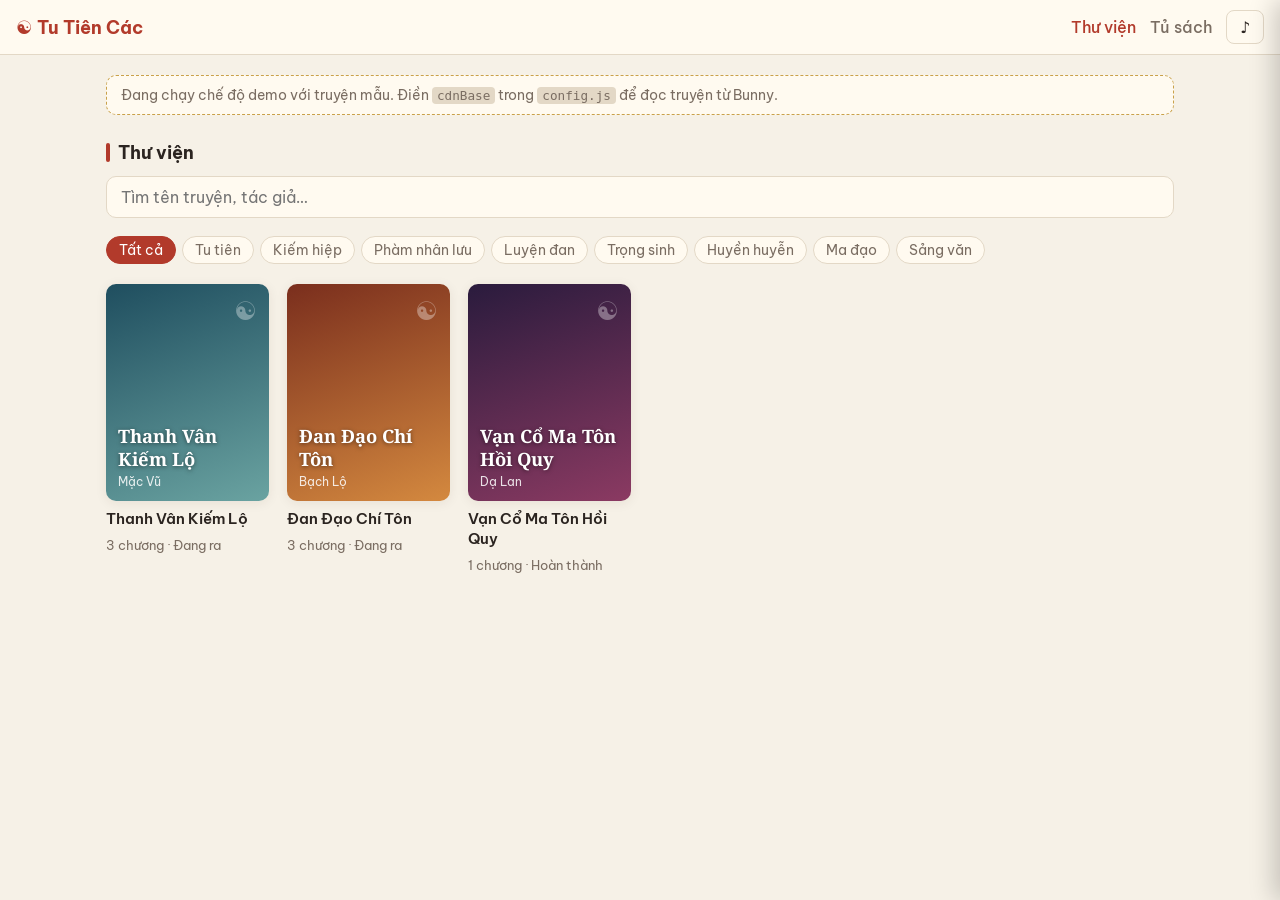
==== public/index.html @ 5a068dd1 "Khởi tạo Tu Tiên Các: web đọc truyện tu tiên tĩnh trên Vercel + Bunny - Trang đọc: thư viện, tủ sách" ====
<!doctype html>
<html lang="vi">
<head>
  <meta charset="utf-8">
  <meta name="viewport" content="width=device-width, initial-scale=1">
  <title>Tu Tiên Các</title>
  <link rel="preconnect" href="https://fonts.googleapis.com">
  <link href="https://fonts.googleapis.com/css2?family=Noto+Serif:ital,wght@0,400;0,700;1,400&family=Be+Vietnam+Pro:wght@400;500;700&display=swap" rel="stylesheet">
  <link rel="stylesheet" href="style.css">
</head>
<body>
  <header class="topbar">
    <a href="#/" class="brand">☯<span class="brand-text"> Tu Tiên Các</span></a>
    <nav>
      <a href="#/" data-nav="home">Thư viện</a>
      <a href="#/shelf" data-nav="shelf">Tủ sách</a>
      <button class="ibtn music-btn" data-music title="Nhạc nền">♪</button>
    </nav>
  </header>

  <main id="app"><div class="loading">Đang tải thư viện…</div></main>

  <div class="backdrop" id="musicBackdrop"></div>
  <aside class="panel" id="musicPanel" aria-label="Nhạc nền">
    <h3>Nhạc nền <button class="ibtn" id="musicClose">✕</button></h3>
    <div class="setrow"><button class="btn" id="musicPlay">▶ Phát</button></div>
    <div class="setrow"><label for="musicVol">Âm lượng</label><input type="range" id="musicVol" min="0" max="100"></div>
    <div class="setrow"><label>Chọn bài</label><ul class="mlist" id="musicList"></ul></div>
    <p class="hint">Các bài dựng sẵn được tạo trực tiếp trên trình duyệt từ ngũ cung cổ phong, mỗi lần nghe một khác.</p>
  </aside>

  <div id="toast" class="toast"></div>

  <script src="config.js"></script>
  <script src="js/demo-data.js"></script>
  <script src="js/epub.js"></script>
  <script src="js/music.js"></script>
  <script src="js/app.js"></script>
</body>
</html>
---- public/style.css ----
:root {
  --bg: #f6f1e7;
  --surface: #fffaf0;
  --text: #2b2420;
  --muted: #7a6d62;
  --accent: #b23a2b;
  --accent-2: #c9a14a;
  --border: #e3d8c6;
  --shadow: 0 2px 12px rgba(60, 40, 20, .08);
  --ui-font: "Be Vietnam Pro", system-ui, sans-serif;
}
@media (prefers-color-scheme: dark) {
  :root {
    --bg: #15120f;
    --surface: #1f1b17;
    --text: #e9e1d4;
    --muted: #9c9083;
    --accent: #e0644f;
    --accent-2: #d9b45e;
    --border: #3a322a;
    --shadow: 0 2px 12px rgba(0, 0, 0, .4);
  }
}

/* panels outside the reader (music) fall back to the site palette */
:root { --r-bg: var(--surface); --r-text: var(--text); --r-muted: var(--muted); --r-border: var(--border); }

* { box-sizing: border-box; }
html, body { margin: 0; }
body {
  background: var(--bg);
  color: var(--text);
  font-family: var(--ui-font);
  min-height: 100vh;
}
a { color: inherit; text-decoration: none; }
button { font: inherit; cursor: pointer; }

.topbar {
  position: sticky; top: 0; z-index: 20;
  display: flex; align-items: center; justify-content: space-between; gap: 12px;
  padding: 10px 16px;
  background: var(--surface);
  border-bottom: 1px solid var(--border);
}
.brand { font-weight: 700; font-size: 1.15rem; color: var(--accent); white-space: nowrap; }
.topbar nav { display: flex; align-items: center; gap: 14px; flex-wrap: wrap; justify-content: flex-end; }
.topbar nav a { color: var(--muted); font-weight: 500; }
.topbar nav a.active { color: var(--accent); }

.btn {
  border: 1px solid var(--accent);
  background: var(--accent); color: #fff;
  padding: 8px 16px; border-radius: 8px; font-weight: 500;
}
.btn.ghost { background: transparent; color: var(--accent); }
.btn.small { padding: 5px 10px; font-size: .85rem; }
.btn:disabled { opacity: .4; cursor: default; }

#app { max-width: 1100px; margin: 0 auto; padding: 20px 16px 60px; }

/* ---------- Library ---------- */
.toolbar { display: flex; gap: 10px; flex-wrap: wrap; margin-bottom: 18px; }
.toolbar input {
  flex: 1 1 240px; padding: 10px 14px; border-radius: 10px;
  border: 1px solid var(--border); background: var(--surface); color: var(--text); font: inherit;
}
.tags { display: flex; gap: 6px; flex-wrap: wrap; margin-bottom: 20px; }
.tag {
  border: 1px solid var(--border); background: var(--surface); color: var(--muted);
  padding: 4px 12px; border-radius: 999px; font-size: .85rem;
}
.tag.active { background: var(--accent); color: #fff; border-color: var(--accent); }

.section-title { font-size: 1.1rem; margin: 26px 0 12px; display: flex; align-items: center; gap: 8px; }
.section-title::before { content: ""; width: 4px; height: 1.1em; background: var(--accent); border-radius: 2px; }

.grid { display: grid; grid-template-columns: repeat(auto-fill, minmax(160px, 1fr)); gap: 18px; }
.card { display: flex; flex-direction: column; gap: 8px; }
.card:hover .cover { transform: translateY(-3px); }
.cover {
  aspect-ratio: 3 / 4; border-radius: 10px; box-shadow: var(--shadow);
  display: flex; flex-direction: column; justify-content: flex-end;
  padding: 12px; color: #fff; position: relative; overflow: hidden;
  transition: transform .2s;
}
.cover::after {
  content: "☯"; position: absolute; top: 10px; right: 12px; font-size: 1.6rem; opacity: .35;
}
.cover .ct { font-family: "Noto Serif", serif; font-weight: 700; font-size: 1.15rem; line-height: 1.25; text-shadow: 0 1px 4px rgba(0,0,0,.5); }
.cover .ca { font-size: .75rem; opacity: .85; margin-top: 4px; }
.card .meta { font-size: .8rem; color: var(--muted); }
.card .name { font-weight: 600; font-size: .95rem; line-height: 1.3; }
.progress { height: 4px; background: var(--border); border-radius: 2px; overflow: hidden; }
.progress > div { height: 100%; background: var(--accent); }

.empty { color: var(--muted); padding: 30px 0; text-align: center; }

@media (max-width: 520px) {
  .topbar { padding: 8px 12px; gap: 8px; }
  .brand { font-size: 1rem; }
  .topbar nav { gap: 8px; flex-wrap: nowrap; }
  .topbar nav a { font-size: .85rem; white-space: nowrap; }
  #importBtn { white-space: nowrap; }
  #importBtn .lbl { display: none; }
  .grid { grid-template-columns: repeat(2, 1fr); gap: 12px; }
  .cover .ct { font-size: 1rem; }
  .rcontent { padding: 24px 16px 30px; }
  .rcontent .body p { text-align: left; text-indent: 1.2em; }
}

/* ---------- Detail ---------- */
.detail { display: grid; grid-template-columns: 220px 1fr; gap: 28px; }
.detail h1 { font-family: "Noto Serif", serif; margin: 0 0 6px; font-size: 1.8rem; }
.detail .author { color: var(--muted); margin-bottom: 12px; }
.detail .desc { line-height: 1.7; white-space: pre-line; }
.detail .actions { display: flex; gap: 10px; flex-wrap: wrap; margin: 16px 0; }
.chapters { list-style: none; padding: 0; margin: 10px 0 0; display: grid; grid-template-columns: repeat(auto-fill, minmax(260px, 1fr)); gap: 4px 20px; }
.chapters a {
  display: block; padding: 9px 4px; border-bottom: 1px dashed var(--border);
  white-space: nowrap; overflow: hidden; text-overflow: ellipsis;
}
.chapters a:hover { color: var(--accent); }
.chapters a.read { color: var(--muted); }
.chapters a.current { color: var(--accent); font-weight: 600; }
.stat { display: flex; gap: 18px; color: var(--muted); font-size: .9rem; flex-wrap: wrap; }

@media (max-width: 640px) {
  .detail { grid-template-columns: 1fr; }
  .detail .cover { max-width: 180px; }
}

/* ---------- Reader ---------- */
body.reading .topbar { display: none; }
body.reading #app { max-width: none; padding: 0; }

.reader {
  --r-bg: #f6f1e7; --r-text: #2b2420; --r-muted: #8a7d70; --r-border: #e3d8c6;
  background: var(--r-bg); color: var(--r-text); min-height: 100vh;
  transition: background .25s, color .25s;
}
.reader[data-theme="light"] { --r-bg: #ffffff; --r-text: #222; --r-muted: #888; --r-border: #e5e5e5; }
.reader[data-theme="sepia"] { --r-bg: #f4ecd8; --r-text: #4a3b2a; --r-muted: #8c7a63; --r-border: #e0d3b6; }
.reader[data-theme="green"] { --r-bg: #dbe8d4; --r-text: #24331f; --r-muted: #5d7354; --r-border: #c3d6b9; }
.reader[data-theme="dark"]  { --r-bg: #1c1a18; --r-text: #cfc6b8; --r-muted: #857a6d; --r-border: #333; }
.reader[data-theme="black"] { --r-bg: #000; --r-text: #9a9a9a; --r-muted: #666; --r-border: #222; }

.rbar {
  position: sticky; top: 0; z-index: 10;
  display: flex; align-items: center; justify-content: space-between; gap: 10px;
  padding: 8px 16px; background: var(--r-bg);
  border-bottom: 1px solid var(--r-border);
  transition: transform .25s;
}
.rbar.hidden { transform: translateY(-100%); }
.rbar .ttl { flex: 1; min-width: 0; text-align: center; font-size: .9rem; color: var(--r-muted); white-space: nowrap; overflow: hidden; text-overflow: ellipsis; }
.ibtn {
  background: transparent; border: 1px solid var(--r-border); color: var(--r-text);
  border-radius: 8px; padding: 6px 10px; min-width: 38px;
}
.ibtn:disabled { opacity: .35; cursor: default; }

.rcontent { max-width: var(--r-width, 720px); margin: 0 auto; padding: 30px 20px 40px; }
.rcontent h2 { font-family: "Noto Serif", serif; text-align: center; font-size: 1.5em; margin: 10px 0 30px; line-height: 1.4; }
.rcontent .body p { margin: 0 0 1.1em; text-align: justify; text-indent: 2em; }

.rnav { display: flex; justify-content: center; gap: 10px; padding: 10px 20px 60px; flex-wrap: wrap; }
.rnav .ibtn { padding: 10px 18px; }

.rprogress { position: fixed; left: 0; bottom: 0; height: 3px; background: var(--accent); z-index: 30; width: 0; }

/* settings + toc panels */
.panel {
  position: fixed; z-index: 40; right: 0; top: 0; bottom: 0; width: min(360px, 100%);
  background: var(--r-bg); color: var(--r-text); border-left: 1px solid var(--r-border);
  box-shadow: -6px 0 24px rgba(0,0,0,.2);
  transform: translateX(100%); transition: transform .25s; overflow-y: auto; padding: 16px;
}
.panel.left { left: 0; right: auto; border-left: 0; border-right: 1px solid var(--r-border); transform: translateX(-100%); }
.panel.open { transform: none; }
.panel h3 { margin: 4px 0 16px; display: flex; justify-content: space-between; align-items: center; }
.backdrop { position: fixed; inset: 0; background: rgba(0,0,0,.35); z-index: 35; display: none; }
.backdrop.open { display: block; }

.setrow { margin-bottom: 18px; }
.setrow label { display: block; font-size: .85rem; color: var(--r-muted); margin-bottom: 6px; }
.setrow .ctl { display: flex; gap: 6px; align-items: center; flex-wrap: wrap; }
.setrow .val { min-width: 48px; text-align: center; }
.swatch { width: 36px; height: 36px; border-radius: 50%; border: 2px solid var(--r-border); }
.swatch.active { border-color: var(--accent); box-shadow: 0 0 0 2px var(--accent); }
.seg { border: 1px solid var(--r-border); background: transparent; color: var(--r-text); padding: 6px 10px; border-radius: 8px; }
.seg.active { border-color: var(--accent); color: var(--accent); font-weight: 600; }

.toc { list-style: none; padding: 0; margin: 0; }
.toc a { display: block; padding: 10px 6px; border-bottom: 1px solid var(--r-border); font-size: .92rem; }
.toc a.current { color: var(--accent); font-weight: 600; }

.toast {
  position: fixed; left: 50%; bottom: 24px; transform: translateX(-50%) translateY(80px);
  background: #2b2420; color: #fff; padding: 10px 18px; border-radius: 10px;
  transition: transform .25s; z-index: 100; max-width: calc(100vw - 32px);
}
.toast.show { transform: translateX(-50%) translateY(0); }

/* ---------- shared bits ---------- */
.link { color: var(--accent); }
.hint { color: var(--muted); font-size: .88rem; line-height: 1.6; }
.notice {
  background: var(--surface); border: 1px dashed var(--accent-2); border-radius: 10px;
  padding: 10px 14px; font-size: .9rem; color: var(--muted); margin-bottom: 10px;
}
code { background: var(--border); padding: 1px 5px; border-radius: 4px; font-size: .88em; }
.actions { display: flex; gap: 10px; flex-wrap: wrap; margin: 12px 0; }
.loading { color: var(--muted); padding: 40px 0; text-align: center; display: grid; gap: 10px; justify-items: center; }
.loading .bar { width: min(320px, 80vw); height: 6px; background: var(--border); border-radius: 3px; overflow: hidden; }
.loading .bar > div { height: 100%; width: 0; background: var(--accent); transition: width .2s; }
.reader .loading, body.reading .loading { min-height: 100vh; }

.cover.img { padding: 0; background: var(--border); }
.cover.img::after { display: none; }
.cover.img img { width: 100%; height: 100%; object-fit: cover; display: block; }

/* ---------- music ---------- */
.music-btn.on { color: var(--accent); border-color: var(--accent); animation: pulse 2.4s ease-in-out infinite; }
@keyframes pulse { 50% { box-shadow: 0 0 0 4px color-mix(in srgb, var(--accent) 20%, transparent); } }
.topbar .ibtn { background: transparent; border: 1px solid var(--border); color: var(--text); }
#musicVol { width: 100%; accent-color: var(--accent); }
.mlist { list-style: none; margin: 0; padding: 0; display: grid; gap: 6px; }
.mtrack {
  width: 100%; text-align: left; background: transparent; color: var(--r-text);
  border: 1px solid var(--r-border); border-radius: 10px; padding: 10px 12px; display: grid; gap: 2px;
}
.mtrack.active { border-color: var(--accent); }
.mtrack .mt { font-weight: 600; }
.mtrack.active .mt { color: var(--accent); }
.mtrack .md { font-size: .8rem; color: var(--r-muted); }
#musicPanel, #musicBackdrop { z-index: 60; }
#musicPanel { z-index: 61; }

/* ---------- catalog tool ---------- */
.tool { max-width: 960px; }
.box { background: var(--surface); border: 1px solid var(--border); border-radius: 14px; padding: 4px 18px 16px; margin-bottom: 18px; }
.steps { padding-left: 20px; margin: 0; }
.count { color: var(--muted); font-weight: 400; }
.drop {
  display: grid; gap: 4px; justify-items: center; text-align: center; cursor: pointer;
  border: 2px dashed var(--border); border-radius: 12px; padding: 26px 12px; margin-bottom: 14px;
}
.drop.over, .drop:hover { border-color: var(--accent); }
.entry { display: grid; grid-template-columns: 110px 1fr; gap: 14px; padding: 14px 0; border-top: 1px solid var(--border); }
.ecover img, .nocover { width: 110px; aspect-ratio: 3 / 4; object-fit: cover; border-radius: 8px; background: var(--border); }
.nocover { display: grid; place-items: center; font-size: .75rem; color: var(--muted); }
.efields { display: grid; gap: 8px; min-width: 0; }
.efields label { display: grid; gap: 3px; font-size: .8rem; color: var(--muted); min-width: 0; }
.row2 { display: grid; grid-template-columns: 1fr 1fr; gap: 8px; }
.efields input, .efields select, .efields textarea, .mrow input {
  font: inherit; font-size: .92rem; color: var(--text); background: var(--bg);
  border: 1px solid var(--border); border-radius: 8px; padding: 7px 10px; width: 100%; min-width: 0;
}
.efields textarea { resize: vertical; }
.emeta { display: flex; align-items: center; gap: 8px; flex-wrap: wrap; font-size: .85rem; color: var(--muted); }
.emeta .spacer { flex: 1; }
.badge { background: color-mix(in srgb, var(--accent-2) 25%, transparent); color: var(--text); padding: 2px 8px; border-radius: 999px; }
label.check { display: inline-flex !important; grid-auto-flow: column; align-items: center; gap: 6px; font-size: .88rem; color: var(--text); }
.ibtn.danger { color: var(--accent); }
.mrow { display: grid; grid-template-columns: 1fr 1.4fr auto; gap: 8px; margin-bottom: 8px; }
.sticky-actions { position: sticky; bottom: 10px; box-shadow: var(--shadow); padding-top: 12px; }
@media (max-width: 600px) {
  .entry { grid-template-columns: 1fr; }
  .row2, .mrow { grid-template-columns: 1fr; }
}
@media (max-width: 380px) { .brand-text { display: none; } }
@media (max-width: 600px) { .sticky-actions { position: static; } }

/* music controls in the reader settings panel */
.rselect {
  flex: 1; min-width: 0; font: inherit; font-size: .9rem; color: var(--r-text); background: var(--r-bg);
  border: 1px solid var(--r-border); border-radius: 8px; padding: 6px 8px;
}
.rrange { width: 100%; accent-color: var(--accent); }
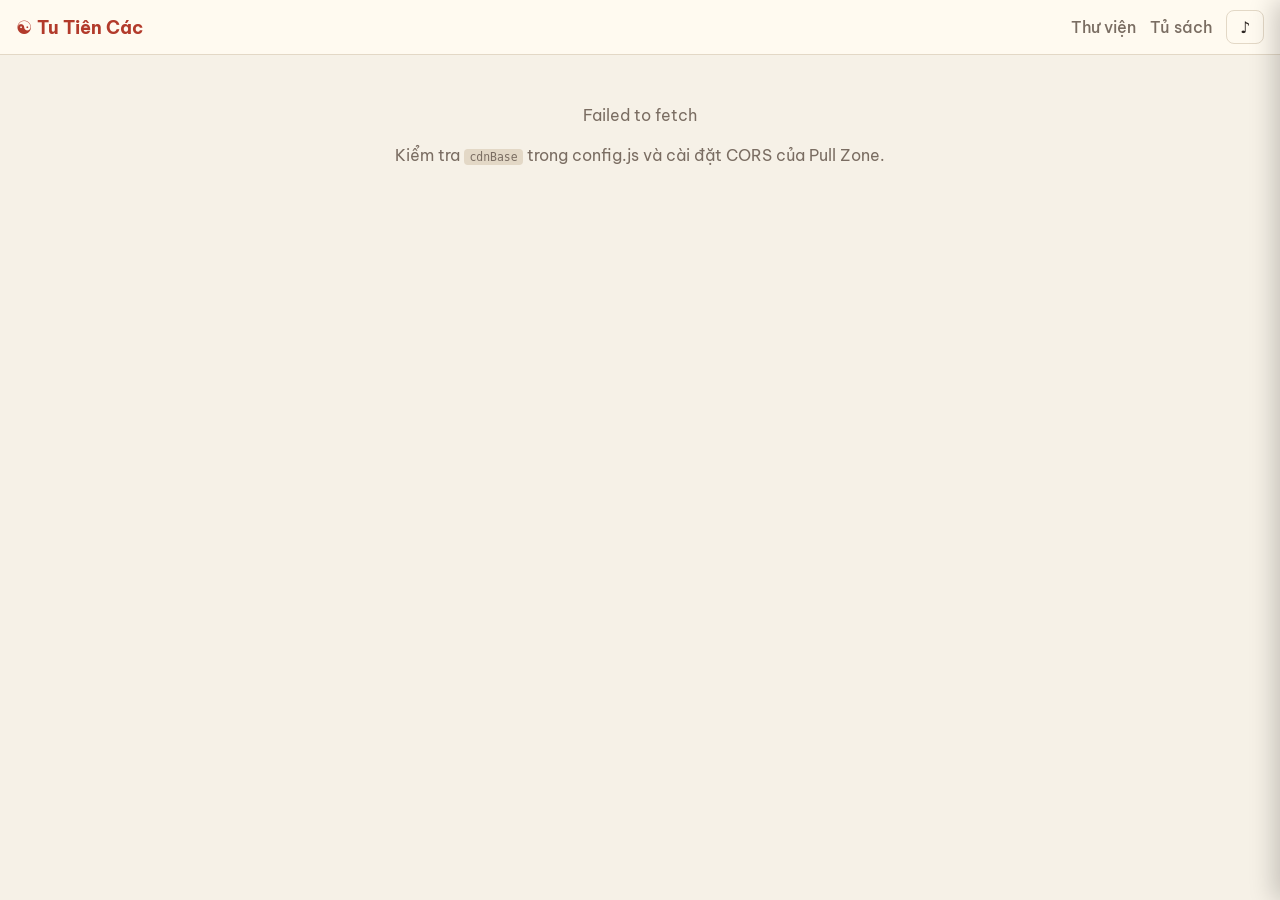
==== commit 7c002de5: "Cài web như ứng dụng (PWA) và đọc khi không có mạng - manifest + biểu tượng (thường, maskable cho An" ====
--- a/public/index.html
+++ b/public/index.html
@@ -4,6 +4,12 @@
   <meta charset="utf-8">
   <meta name="viewport" content="width=device-width, initial-scale=1">
   <title>Tu Tiên Các</title>
+  <meta name="theme-color" content="#b23a2b">
+  <link rel="manifest" href="/manifest.webmanifest">
+  <link rel="icon" type="image/png" href="/icons/favicon-64.png">
+  <link rel="apple-touch-icon" href="/icons/apple-touch-icon.png">
+  <meta name="apple-mobile-web-app-capable" content="yes">
+  <meta name="apple-mobile-web-app-title" content="Tu Tiên Các">
   <link rel="preconnect" href="https://fonts.googleapis.com">
   <link href="https://fonts.googleapis.com/css2?family=Noto+Serif:ital,wght@0,400;0,700;1,400&family=Be+Vietnam+Pro:wght@400;500;700&display=swap" rel="stylesheet">
   <link rel="stylesheet" href="style.css">
@@ -14,6 +20,7 @@
     <nav>
       <a href="#/" data-nav="home">Thư viện</a>
       <a href="#/shelf" data-nav="shelf">Tủ sách</a>
+      <button class="btn small" id="installBtn" hidden title="Cài ứng dụng lên máy">Cài app</button>
       <button class="ibtn music-btn" data-music title="Nhạc nền">♪</button>
     </nav>
   </header>
--- a/public/style.css
+++ b/public/style.css
@@ -22,6 +22,10 @@
   }
 }
 
+/* filled buttons / selected pills: deep enough for white text in both themes */
+:root { --accent-fill: var(--accent); }
+@media (prefers-color-scheme: dark) { :root { --accent-fill: #b8432f; } }
+
 /* panels outside the reader (music) fall back to the site palette */
 :root { --r-bg: var(--surface); --r-text: var(--text); --r-muted: var(--muted); --r-border: var(--border); }
 
@@ -49,8 +53,8 @@
 .topbar nav a.active { color: var(--accent); }
 
 .btn {
-  border: 1px solid var(--accent);
-  background: var(--accent); color: #fff;
+  border: 1px solid var(--accent-fill);
+  background: var(--accent-fill); color: #fff;
   padding: 8px 16px; border-radius: 8px; font-weight: 500;
 }
 .btn.ghost { background: transparent; color: var(--accent); }
@@ -70,7 +74,7 @@
   border: 1px solid var(--border); background: var(--surface); color: var(--muted);
   padding: 4px 12px; border-radius: 999px; font-size: .85rem;
 }
-.tag.active { background: var(--accent); color: #fff; border-color: var(--accent); }
+.tag.active { background: var(--accent-fill); color: #fff; border-color: var(--accent-fill); }
 
 .section-title { font-size: 1.1rem; margin: 26px 0 12px; display: flex; align-items: center; gap: 8px; }
 .section-title::before { content: ""; width: 4px; height: 1.1em; background: var(--accent); border-radius: 2px; }
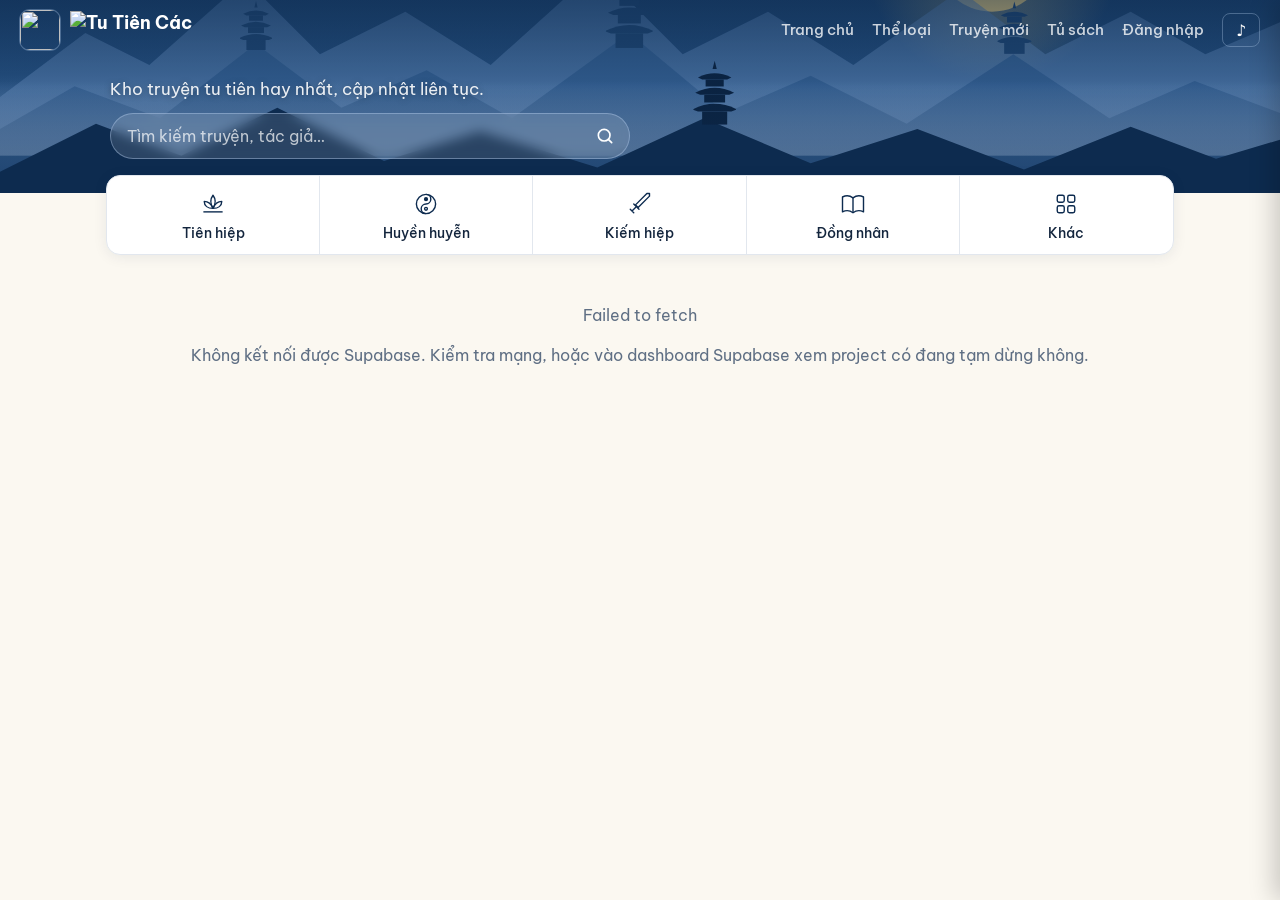
==== commit 620f1a8d: "Giao diện mới theo bộ nhận diện Tu Tiên Các - Bảng màu xanh đêm #0D2B4F, xanh trời #3E7BB6, xanh mây" ====
--- a/public/index.html
+++ b/public/index.html
@@ -4,7 +4,7 @@
   <meta charset="utf-8">
   <meta name="viewport" content="width=device-width, initial-scale=1">
   <title>Tu Tiên Các</title>
-  <meta name="theme-color" content="#b23a2b">
+  <meta name="theme-color" content="#0D2B4F">
   <link rel="manifest" href="/manifest.webmanifest">
   <link rel="icon" type="image/png" href="/icons/favicon-64.png">
   <link rel="apple-touch-icon" href="/icons/apple-touch-icon.png">
@@ -15,15 +15,96 @@
   <link rel="stylesheet" href="style.css">
 </head>
 <body>
-  <header class="topbar">
-    <a href="#/" class="brand">☯<span class="brand-text"> Tu Tiên Các</span></a>
-    <nav>
-      <a href="#/" data-nav="home">Thư viện</a>
-      <a href="#/shelf" data-nav="shelf">Tủ sách</a>
-      <button class="btn small" id="installBtn" hidden title="Cài ứng dụng lên máy">Cài app</button>
-      <button class="ibtn music-btn" data-music title="Nhạc nền">♪</button>
-    </nav>
+  <header class="site-header" id="siteHeader">
+    <!-- phong cảnh: trăng, núi nhiều lớp, lầu các, sương -->
+    <svg class="hero-art" viewBox="0 0 1200 320" preserveAspectRatio="xMidYMax slice" aria-hidden="true">
+      <defs>
+        <linearGradient id="sky" x1="0" y1="0" x2="0" y2="1">
+          <stop offset="0" stop-color="#0D2B4F"/><stop offset=".65" stop-color="#244E7E"/><stop offset="1" stop-color="#5C8CC0"/>
+        </linearGradient>
+        <radialGradient id="glow" cx=".5" cy=".5" r=".5">
+          <stop offset="0" stop-color="#F7D37A" stop-opacity=".55"/><stop offset="1" stop-color="#F7D37A" stop-opacity="0"/>
+        </radialGradient>
+        <linearGradient id="mist" x1="0" y1="0" x2="0" y2="1">
+          <stop offset="0" stop-color="#AFC8E8" stop-opacity="0"/><stop offset="1" stop-color="#AFC8E8" stop-opacity=".55"/>
+        </linearGradient>
+        <symbol id="pagoda" viewBox="0 0 60 92">
+          <path d="M30 0l3 12h-6z"/>
+          <path d="M6 24q24-12 48 0l-6 3H12z"/><rect x="17" y="27" width="26" height="10"/>
+          <path d="M2 46q28-14 56 0l-7 3H9z"/><rect x="15" y="49" width="30" height="11"/>
+          <path d="M-2 70q32-16 64 0l-8 3H6z"/><rect x="12" y="73" width="36" height="19"/>
+        </symbol>
+      </defs>
+      <rect width="1200" height="320" fill="url(#sky)"/>
+      <circle cx="930" cy="96" r="120" fill="url(#glow)"/>
+      <circle cx="930" cy="96" r="54" fill="#F7D37A" opacity=".92"/>
+      <!-- núi xa -->
+      <path fill="#5D86B6" opacity=".55" d="M0 230 L80 170 L140 200 L230 120 L300 190 L380 150 L460 200 L560 110 L640 190 L720 150 L800 200 L900 130 L980 190 L1060 150 L1130 190 L1200 160 V320 H0Z"/>
+      <!-- núi giữa có lầu các -->
+      <path fill="#2F5B8E" opacity=".85" d="M0 260 L70 220 L150 250 L240 180 L320 240 L400 205 L480 250 L590 170 L680 245 L760 210 L850 255 L950 190 L1040 250 L1120 215 L1200 245 V320 H0Z"/>
+      <use href="#pagoda" x="568" y="118" width="44" height="66" fill="#1E4572"/>
+      <use href="#pagoda" x="935" y="140" width="32" height="50" fill="#1E4572"/>
+      <use href="#pagoda" x="225" y="140" width="30" height="46" fill="#1E4572"/>
+      <!-- sương -->
+      <rect y="215" width="1200" height="70" fill="url(#mist)"/>
+      <!-- núi gần -->
+      <path fill="#0D2B4F" d="M0 300 L90 255 L170 285 L260 240 L360 290 L450 262 L560 296 L660 250 L760 292 L860 260 L960 298 L1060 258 L1140 288 L1200 270 V320 H0Z"/>
+      <use href="#pagoda" x="650" y="196" width="40" height="60" fill="#0A2240"/>
+    </svg>
+
+    <div class="topbar">
+      <a href="#/" class="brand" aria-label="Trang chủ">
+        <img class="brand-icon" src="/icons/icon-192.png" alt="">
+        <img class="brand-word" src="/brand/wordmark.png" alt="Tu Tiên Các">
+        <span class="brand-text" hidden></span>
+      </a>
+      <nav>
+        <a href="#/" data-nav="home">Trang chủ</a>
+        <a href="#/the-loai" data-nav="the-loai">Thể loại</a>
+        <a href="#/moi" data-nav="moi">Truyện mới</a>
+        <a href="#/shelf" data-nav="shelf">Tủ sách</a>
+        <a href="#/account" data-nav="account" id="accountLink" hidden>Đăng nhập</a>
+        <button class="btn small" id="installBtn" hidden title="Cài ứng dụng lên máy">Cài app</button>
+        <button class="ibtn music-btn" data-music title="Nhạc nền">♪</button>
+      </nav>
+    </div>
+
+    <div class="hero">
+      <p class="tagline">Kho truyện tu tiên hay nhất, cập nhật liên tục.</p>
+      <form class="hero-search" id="heroSearch" role="search">
+        <input type="search" id="q" placeholder="Tìm kiếm truyện, tác giả…" aria-label="Tìm kiếm truyện" autocomplete="off">
+        <button type="submit" aria-label="Tìm">
+          <svg width="20" height="20" viewBox="0 0 24 24" fill="none" stroke="currentColor" stroke-width="2" stroke-linecap="round"><circle cx="11" cy="11" r="7"/><path d="M20 20l-4-4"/></svg>
+        </button>
+      </form>
+    </div>
   </header>
+
+  <!-- thể loại nhanh -->
+  <nav class="catbar" id="catbar" aria-label="Thể loại">
+    <div class="catbar-inner">
+      <button class="cat" data-cat="tiên hiệp">
+        <svg viewBox="0 0 32 32" fill="none" stroke="currentColor" stroke-width="1.6" stroke-linejoin="round"><path d="M16 6c3 4 3 10 0 15-3-5-3-11 0-15z"/><path d="M16 21c-2-5-6-8-10-8 0 5 4 8 10 8zM16 21c2-5 6-8 10-8 0 5-4 8-10 8z"/><path d="M5 25h22"/></svg>
+        <span>Tiên hiệp</span>
+      </button>
+      <button class="cat" data-cat="huyền huyễn">
+        <svg viewBox="0 0 32 32" fill="none" stroke="currentColor" stroke-width="1.6"><circle cx="16" cy="16" r="11"/><path d="M16 5a5.5 5.5 0 0 1 0 11 5.5 5.5 0 0 0 0 11" /><circle cx="16" cy="10.5" r="1.6" fill="currentColor"/><circle cx="16" cy="21.5" r="1.6"/></svg>
+        <span>Huyền huyễn</span>
+      </button>
+      <button class="cat" data-cat="kiếm hiệp">
+        <svg viewBox="0 0 32 32" fill="none" stroke="currentColor" stroke-width="1.6" stroke-linecap="round" stroke-linejoin="round"><path d="M25 4l3 0 0 3-13 13-3-3z"/><path d="M10 16l6 6M8 24l4-4M6 22l4 4"/></svg>
+        <span>Kiếm hiệp</span>
+      </button>
+      <button class="cat" data-cat="đồng nhân">
+        <svg viewBox="0 0 32 32" fill="none" stroke="currentColor" stroke-width="1.6" stroke-linejoin="round"><path d="M4 8c4-2 8-2 12 1 4-3 8-3 12-1v17c-4-2-8-2-12 1-4-3-8-3-12-1z"/><path d="M16 9v17"/></svg>
+        <span>Đồng nhân</span>
+      </button>
+      <button class="cat" data-cat="">
+        <svg viewBox="0 0 32 32" fill="none" stroke="currentColor" stroke-width="1.6"><rect x="6" y="6" width="8" height="8" rx="2"/><rect x="18" y="6" width="8" height="8" rx="2"/><rect x="6" y="18" width="8" height="8" rx="2"/><rect x="18" y="18" width="8" height="8" rx="2"/></svg>
+        <span>Khác</span>
+      </button>
+    </div>
+  </nav>
 
   <main id="app"><div class="loading">Đang tải thư viện…</div></main>
 
@@ -42,6 +123,8 @@
   <script src="js/demo-data.js"></script>
   <script src="js/epub.js"></script>
   <script src="js/music.js"></script>
+  <script src="js/tts.js"></script>
+  <script src="js/cloud.js"></script>
   <script src="js/app.js"></script>
 </body>
 </html>
--- a/public/style.css
+++ b/public/style.css
@@ -1,30 +1,34 @@
+/* Bảng màu theo bộ nhận diện: xanh đêm, xanh trời, xanh mây, vàng trăng, đỏ ấn */
 :root {
-  --bg: #f6f1e7;
-  --surface: #fffaf0;
-  --text: #2b2420;
-  --muted: #7a6d62;
-  --accent: #b23a2b;
-  --accent-2: #c9a14a;
-  --border: #e3d8c6;
-  --shadow: 0 2px 12px rgba(60, 40, 20, .08);
+  --navy: #0D2B4F;
+  --sky: #3E7BB6;
+  --cloud: #AFC8E8;
+  --moon: #F7D37A;
+  --seal: #B33A3A;
+
+  --bg: #FBF8F1;
+  --surface: #ffffff;
+  --text: #13253D;
+  --muted: #5F6F84;
+  --accent: var(--sky);          /* chữ, đường nhấn */
+  --accent-2: var(--moon);
+  --accent-fill: var(--navy);    /* nút đặc, nhãn đang chọn: chữ trắng */
+  --border: #E2E7EE;
+  --shadow: 0 2px 14px rgba(13, 43, 79, .08);
   --ui-font: "Be Vietnam Pro", system-ui, sans-serif;
 }
 @media (prefers-color-scheme: dark) {
   :root {
-    --bg: #15120f;
-    --surface: #1f1b17;
-    --text: #e9e1d4;
-    --muted: #9c9083;
-    --accent: #e0644f;
-    --accent-2: #d9b45e;
-    --border: #3a322a;
-    --shadow: 0 2px 12px rgba(0, 0, 0, .4);
+    --bg: #0A1626;
+    --surface: #0F223A;
+    --text: #E6EEF8;
+    --muted: #93A7C0;
+    --accent: var(--cloud);
+    --accent-fill: var(--sky);
+    --border: #1E3554;
+    --shadow: 0 2px 14px rgba(0, 0, 0, .45);
   }
 }
-
-/* filled buttons / selected pills: deep enough for white text in both themes */
-:root { --accent-fill: var(--accent); }
-@media (prefers-color-scheme: dark) { :root { --accent-fill: #b8432f; } }
 
 /* panels outside the reader (music) fall back to the site palette */
 :root { --r-bg: var(--surface); --r-text: var(--text); --r-muted: var(--muted); --r-border: var(--border); }
@@ -40,17 +44,79 @@
 a { color: inherit; text-decoration: none; }
 button { font: inherit; cursor: pointer; }
 
+/* ---------- đầu trang: nền núi đêm + logo + menu (dùng chung với trang quản trị) ---------- */
 .topbar {
   position: sticky; top: 0; z-index: 20;
   display: flex; align-items: center; justify-content: space-between; gap: 12px;
-  padding: 10px 16px;
-  background: var(--surface);
-  border-bottom: 1px solid var(--border);
-}
-.brand { font-weight: 700; font-size: 1.15rem; color: var(--accent); white-space: nowrap; }
-.topbar nav { display: flex; align-items: center; gap: 14px; flex-wrap: wrap; justify-content: flex-end; }
-.topbar nav a { color: var(--muted); font-weight: 500; }
-.topbar nav a.active { color: var(--accent); }
+  padding: 10px 20px;
+  background: var(--navy); color: #fff;
+  border-bottom: 1px solid rgba(175, 200, 232, .15);
+}
+.brand { display: inline-flex; align-items: center; gap: 10px; font-weight: 700; font-size: 1.15rem; color: #fff; white-space: nowrap; }
+.brand-icon { width: 40px; height: 40px; border-radius: 10px; box-shadow: 0 0 0 1px rgba(175, 200, 232, .35); }
+.brand-word { height: 38px; width: auto; display: block; }
+.topbar nav { display: flex; align-items: center; gap: 18px; flex-wrap: wrap; justify-content: flex-end; }
+.topbar nav a { color: rgba(255, 255, 255, .78); font-weight: 500; font-size: .95rem; padding: 4px 0; border-bottom: 2px solid transparent; }
+.topbar nav a:hover { color: #fff; }
+.topbar nav a.active { color: #fff; border-bottom-color: var(--moon); }
+.topbar .ibtn { background: transparent; border: 1px solid rgba(175, 200, 232, .35); color: #fff; }
+.topbar .btn.small { background: var(--moon); border-color: var(--moon); color: var(--navy); font-weight: 600; }
+
+.site-header { position: relative; background: var(--navy); color: #fff; overflow: hidden; isolation: isolate; }
+.site-header .topbar { position: relative; background: transparent; border-bottom: 0; z-index: 2; }
+.hero-art { position: absolute; inset: 0; z-index: 0; width: 100%; height: 100%; display: block; }
+.site-header::after { /* làm tối nhẹ phía dưới để chữ dễ đọc */
+  content: ""; position: absolute; inset: 0; z-index: 1;
+  background: linear-gradient(180deg, rgba(13, 43, 79, .55) 0%, rgba(13, 43, 79, .1) 45%, rgba(13, 43, 79, .55) 100%);
+}
+.hero { position: relative; z-index: 2; max-width: 1100px; margin: 0 auto; padding: 18px 20px 34px; }
+.hero .tagline { margin: 0 0 14px; font-size: 1.05rem; color: rgba(255, 255, 255, .9); text-shadow: 0 1px 6px rgba(0, 0, 0, .35); }
+.hero-search {
+  display: flex; align-items: center; max-width: 520px;
+  background: rgba(255, 255, 255, .12); border: 1px solid rgba(175, 200, 232, .45);
+  border-radius: 999px; padding: 4px 6px 4px 16px; backdrop-filter: blur(6px);
+}
+.hero-search input { flex: 1; min-width: 0; background: transparent; border: 0; color: #fff; font: inherit; padding: 8px 0; outline: none; }
+.hero-search input::placeholder { color: rgba(255, 255, 255, .7); }
+.hero-search button { background: transparent; border: 0; color: #fff; width: 36px; height: 36px; display: grid; place-items: center; border-radius: 50%; }
+.hero-search:focus-within { border-color: var(--moon); }
+.site-header.compact .hero { display: none; }
+body.reading .site-header, body.reading .catbar { display: none; }
+
+/* thanh thể loại có biểu tượng */
+.catbar {
+  position: relative; z-index: 3; max-width: 1100px; margin: -18px auto 0; padding: 0 16px;
+}
+.catbar-inner {
+  display: grid; grid-template-columns: repeat(5, 1fr);
+  background: var(--surface); border: 1px solid var(--border); border-radius: 14px; box-shadow: var(--shadow);
+}
+.cat {
+  display: grid; justify-items: center; gap: 6px; padding: 14px 6px 12px; background: transparent; border: 0;
+  color: var(--text); font-size: .86rem; font-weight: 500; border-right: 1px solid var(--border);
+}
+.cat:last-child { border-right: 0; }
+.cat svg { width: 28px; height: 28px; color: var(--navy); }
+.cat:hover svg, .cat.active svg { color: var(--sky); }
+.cat.active { color: var(--sky); font-weight: 700; }
+@media (prefers-color-scheme: dark) { .cat svg { color: var(--cloud); } .cat:hover svg, .cat.active svg { color: var(--moon); } .cat.active { color: var(--moon); } }
+
+@media (max-width: 720px) {
+  .topbar { flex-wrap: wrap; padding: 10px 14px; row-gap: 6px; }
+  .brand-icon { width: 34px; height: 34px; }
+  .brand-word { height: 30px; }
+  .topbar nav { width: 100%; justify-content: flex-start; gap: 16px; flex-wrap: nowrap; overflow-x: auto; scrollbar-width: none; }
+  .topbar nav::-webkit-scrollbar { display: none; }
+  .topbar nav a { white-space: nowrap; }
+  /* nút nhạc + cài app nằm cùng hàng với logo, menu cuộn ngang ở hàng dưới */
+  .topbar nav .music-btn { position: absolute; top: 14px; right: 14px; }
+  .topbar nav #installBtn { position: absolute; top: 16px; right: 62px; }
+  .hero { padding: 6px 14px 30px; }
+  .hero .tagline { font-size: .95rem; }
+  .catbar { padding: 0 10px; }
+  .cat { font-size: .74rem; padding: 10px 2px; }
+  .cat svg { width: 24px; height: 24px; }
+}
 
 .btn {
   border: 1px solid var(--accent-fill);
@@ -101,12 +167,6 @@
 .empty { color: var(--muted); padding: 30px 0; text-align: center; }
 
 @media (max-width: 520px) {
-  .topbar { padding: 8px 12px; gap: 8px; }
-  .brand { font-size: 1rem; }
-  .topbar nav { gap: 8px; flex-wrap: nowrap; }
-  .topbar nav a { font-size: .85rem; white-space: nowrap; }
-  #importBtn { white-space: nowrap; }
-  #importBtn .lbl { display: none; }
   .grid { grid-template-columns: repeat(2, 1fr); gap: 12px; }
   .cover .ct { font-size: 1rem; }
   .rcontent { padding: 24px 16px 30px; }
@@ -227,7 +287,6 @@
 /* ---------- music ---------- */
 .music-btn.on { color: var(--accent); border-color: var(--accent); animation: pulse 2.4s ease-in-out infinite; }
 @keyframes pulse { 50% { box-shadow: 0 0 0 4px color-mix(in srgb, var(--accent) 20%, transparent); } }
-.topbar .ibtn { background: transparent; border: 1px solid var(--border); color: var(--text); }
 #musicVol { width: 100%; accent-color: var(--accent); }
 .mlist { list-style: none; margin: 0; padding: 0; display: grid; gap: 6px; }
 .mtrack {
@@ -273,7 +332,7 @@
   .entry { grid-template-columns: 1fr; }
   .row2, .mrow { grid-template-columns: 1fr; }
 }
-@media (max-width: 380px) { .brand-text { display: none; } }
+.brand-text { font-family: "Noto Serif", serif; }
 @media (max-width: 600px) { .sticky-actions { position: static; } }
 
 /* music controls in the reader settings panel */
@@ -282,3 +341,53 @@
   border: 1px solid var(--r-border); border-radius: 8px; padding: 6px 8px;
 }
 .rrange { width: 100%; accent-color: var(--accent); }
+
+/* ---------- nghe truyện ---------- */
+.rcontent .tts-on { background: color-mix(in srgb, var(--accent) 14%, transparent); border-radius: 6px; box-shadow: 0 0 0 6px color-mix(in srgb, var(--accent) 14%, transparent); }
+#ttsBtn.on { color: var(--accent); border-color: var(--accent); }
+.ttsbar {
+  position: fixed; left: 50%; bottom: 14px; transform: translateX(-50%); z-index: 25;
+  width: min(560px, calc(100% - 20px)); padding: 10px 12px;
+  background: var(--r-bg); color: var(--r-text); border: 1px solid var(--r-border);
+  border-radius: 14px; box-shadow: 0 6px 24px rgba(0, 0, 0, .25);
+}
+.tts-row { display: flex; align-items: center; gap: 6px; }
+.tts-row .rselect { flex: 1 1 0; min-width: 0; }
+.tts-row .tts-rate { flex: 0 0 auto; width: auto; }
+.tts-main { background: var(--accent-fill); color: #fff; border-color: var(--accent-fill); min-width: 44px; }
+.tts-hint { font-size: .78rem; color: var(--r-muted); margin-top: 6px; line-height: 1.5; }
+.tts-hint:empty { display: none; }
+.reader:has(.ttsbar:not([hidden])) .rnav { padding-bottom: 130px; }
+
+/* ---------- tài khoản ---------- */
+.auth-card {
+  max-width: 420px; margin: 24px auto; background: var(--surface); border: 1px solid var(--border);
+  border-radius: 16px; padding: 22px 22px 18px; box-shadow: var(--shadow);
+}
+.auth-card h2 { margin: 0 0 6px; font-family: "Noto Serif", serif; }
+.auth-card .who { font-weight: 600; margin: 4px 0 8px; word-break: break-all; }
+.auth-form { display: grid; gap: 12px; margin-top: 12px; }
+.auth-form label { display: grid; gap: 4px; font-size: .85rem; color: var(--muted); }
+.auth-form input {
+  font: inherit; color: var(--text); background: var(--bg); border: 1px solid var(--border);
+  border-radius: 10px; padding: 10px 12px;
+}
+.auth-form input:focus { outline: 2px solid var(--accent); outline-offset: -1px; }
+.auth-form .btn { padding: 11px; }
+.auth-card .error { color: var(--accent); min-height: 1.2em; margin: 0; font-size: .9rem; }
+.auth-links { display: flex; justify-content: space-between; gap: 10px; flex-wrap: wrap; font-size: .88rem; }
+.auth-links a { color: var(--accent); }
+.btn.wide { width: 100%; margin-top: 10px; }
+.or { text-align: center; color: var(--muted); font-size: .82rem; margin: 10px 0 0; }
+#accountLink { max-width: 9em; overflow: hidden; text-overflow: ellipsis; white-space: nowrap; }
+
+/* ---------- trang Thể loại ---------- */
+.genres { display: grid; grid-template-columns: repeat(auto-fill, minmax(160px, 1fr)); gap: 12px; }
+.genre {
+  display: grid; gap: 4px; text-align: left; padding: 16px; border-radius: 12px;
+  background: var(--surface); border: 1px solid var(--border); color: var(--text); box-shadow: var(--shadow);
+}
+.genre span { font-weight: 700; font-family: "Noto Serif", serif; font-size: 1.05rem; }
+.genre small { color: var(--muted); }
+.genre:hover { border-color: var(--sky); }
+.section-title::before { background: var(--seal); }
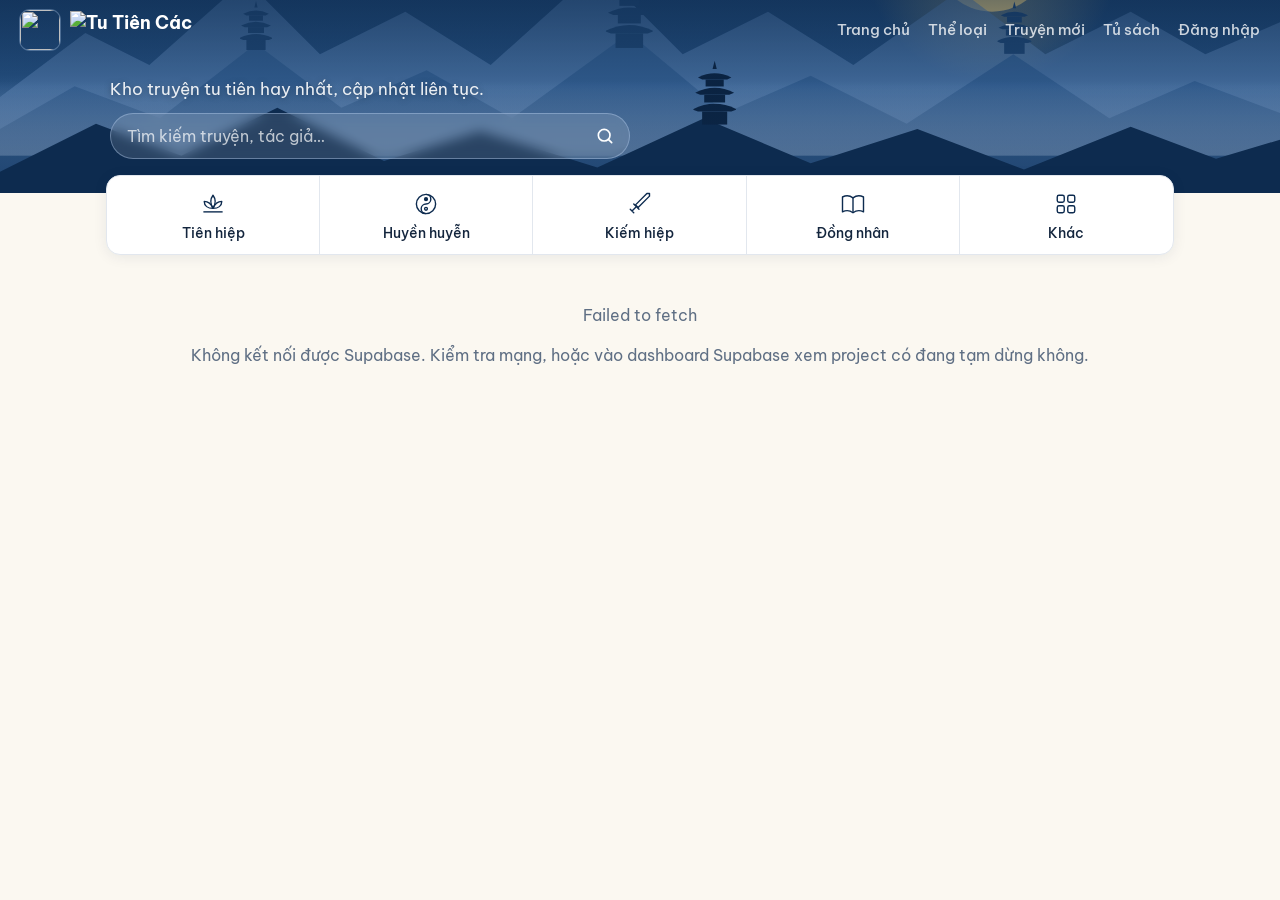
==== commit f0088bea: "Bỏ nhạc nền: trang đọc, tuỳ chỉnh, tải nhạc ở trang quản trị - Xoá music.js, nút ♪, bảng nhạc, mục n" ====
--- a/public/index.html
+++ b/public/index.html
@@ -6,7 +6,9 @@
   <title>Tu Tiên Các</title>
   <meta name="theme-color" content="#0D2B4F">
   <link rel="manifest" href="/manifest.webmanifest">
-  <link rel="icon" type="image/png" href="/icons/favicon-64.png">
+  <link rel="icon" href="/favicon.ico?v=2" sizes="16x16 32x32 48x48">
+  <link rel="icon" type="image/png" sizes="32x32" href="/icons/favicon-32.png?v=2">
+  <link rel="icon" type="image/png" sizes="16x16" href="/icons/favicon-16.png?v=2">
   <link rel="apple-touch-icon" href="/icons/apple-touch-icon.png">
   <meta name="apple-mobile-web-app-capable" content="yes">
   <meta name="apple-mobile-web-app-title" content="Tu Tiên Các">
@@ -65,7 +67,6 @@
         <a href="#/shelf" data-nav="shelf">Tủ sách</a>
         <a href="#/account" data-nav="account" id="accountLink" hidden>Đăng nhập</a>
         <button class="btn small" id="installBtn" hidden title="Cài ứng dụng lên máy">Cài app</button>
-        <button class="ibtn music-btn" data-music title="Nhạc nền">♪</button>
       </nav>
     </div>
 
@@ -108,21 +109,12 @@
 
   <main id="app"><div class="loading">Đang tải thư viện…</div></main>
 
-  <div class="backdrop" id="musicBackdrop"></div>
-  <aside class="panel" id="musicPanel" aria-label="Nhạc nền">
-    <h3>Nhạc nền <button class="ibtn" id="musicClose">✕</button></h3>
-    <div class="setrow"><button class="btn" id="musicPlay">▶ Phát</button></div>
-    <div class="setrow"><label for="musicVol">Âm lượng</label><input type="range" id="musicVol" min="0" max="100"></div>
-    <div class="setrow"><label>Chọn bài</label><ul class="mlist" id="musicList"></ul></div>
-    <p class="hint">Các bài dựng sẵn được tạo trực tiếp trên trình duyệt từ ngũ cung cổ phong, mỗi lần nghe một khác.</p>
-  </aside>
-
   <div id="toast" class="toast"></div>
 
   <script src="config.js"></script>
   <script src="js/demo-data.js"></script>
   <script src="js/epub.js"></script>
-  <script src="js/music.js"></script>
+  <script src="js/ai-voice/audio-store.js"></script>
   <script src="js/tts.js"></script>
   <script src="js/cloud.js"></script>
   <script src="js/app.js"></script>
--- a/public/style.css
+++ b/public/style.css
@@ -30,7 +30,7 @@
   }
 }
 
-/* panels outside the reader (music) fall back to the site palette */
+/* panels outside the reader fall back to the site palette */
 :root { --r-bg: var(--surface); --r-text: var(--text); --r-muted: var(--muted); --r-border: var(--border); }
 
 * { box-sizing: border-box; }
@@ -108,9 +108,8 @@
   .topbar nav { width: 100%; justify-content: flex-start; gap: 16px; flex-wrap: nowrap; overflow-x: auto; scrollbar-width: none; }
   .topbar nav::-webkit-scrollbar { display: none; }
   .topbar nav a { white-space: nowrap; }
-  /* nút nhạc + cài app nằm cùng hàng với logo, menu cuộn ngang ở hàng dưới */
-  .topbar nav .music-btn { position: absolute; top: 14px; right: 14px; }
-  .topbar nav #installBtn { position: absolute; top: 16px; right: 62px; }
+  /* nút cài app nằm cùng hàng với logo, menu cuộn ngang ở hàng dưới */
+  .topbar nav #installBtn { position: absolute; top: 16px; right: 14px; }
   .hero { padding: 6px 14px 30px; }
   .hero .tagline { font-size: .95rem; }
   .catbar { padding: 0 10px; }
@@ -283,22 +282,6 @@
 .cover.img { padding: 0; background: var(--border); }
 .cover.img::after { display: none; }
 .cover.img img { width: 100%; height: 100%; object-fit: cover; display: block; }
-
-/* ---------- music ---------- */
-.music-btn.on { color: var(--accent); border-color: var(--accent); animation: pulse 2.4s ease-in-out infinite; }
-@keyframes pulse { 50% { box-shadow: 0 0 0 4px color-mix(in srgb, var(--accent) 20%, transparent); } }
-#musicVol { width: 100%; accent-color: var(--accent); }
-.mlist { list-style: none; margin: 0; padding: 0; display: grid; gap: 6px; }
-.mtrack {
-  width: 100%; text-align: left; background: transparent; color: var(--r-text);
-  border: 1px solid var(--r-border); border-radius: 10px; padding: 10px 12px; display: grid; gap: 2px;
-}
-.mtrack.active { border-color: var(--accent); }
-.mtrack .mt { font-weight: 600; }
-.mtrack.active .mt { color: var(--accent); }
-.mtrack .md { font-size: .8rem; color: var(--r-muted); }
-#musicPanel, #musicBackdrop { z-index: 60; }
-#musicPanel { z-index: 61; }
 
 /* ---------- catalog tool ---------- */
 .tool { max-width: 960px; }
@@ -335,12 +318,11 @@
 .brand-text { font-family: "Noto Serif", serif; }
 @media (max-width: 600px) { .sticky-actions { position: static; } }
 
-/* music controls in the reader settings panel */
+/* ô chọn trong trang đọc (tốc độ, giọng đọc) */
 .rselect {
   flex: 1; min-width: 0; font: inherit; font-size: .9rem; color: var(--r-text); background: var(--r-bg);
   border: 1px solid var(--r-border); border-radius: 8px; padding: 6px 8px;
 }
-.rrange { width: 100%; accent-color: var(--accent); }
 
 /* ---------- nghe truyện ---------- */
 .rcontent .tts-on { background: color-mix(in srgb, var(--accent) 14%, transparent); border-radius: 6px; box-shadow: 0 0 0 6px color-mix(in srgb, var(--accent) 14%, transparent); }
